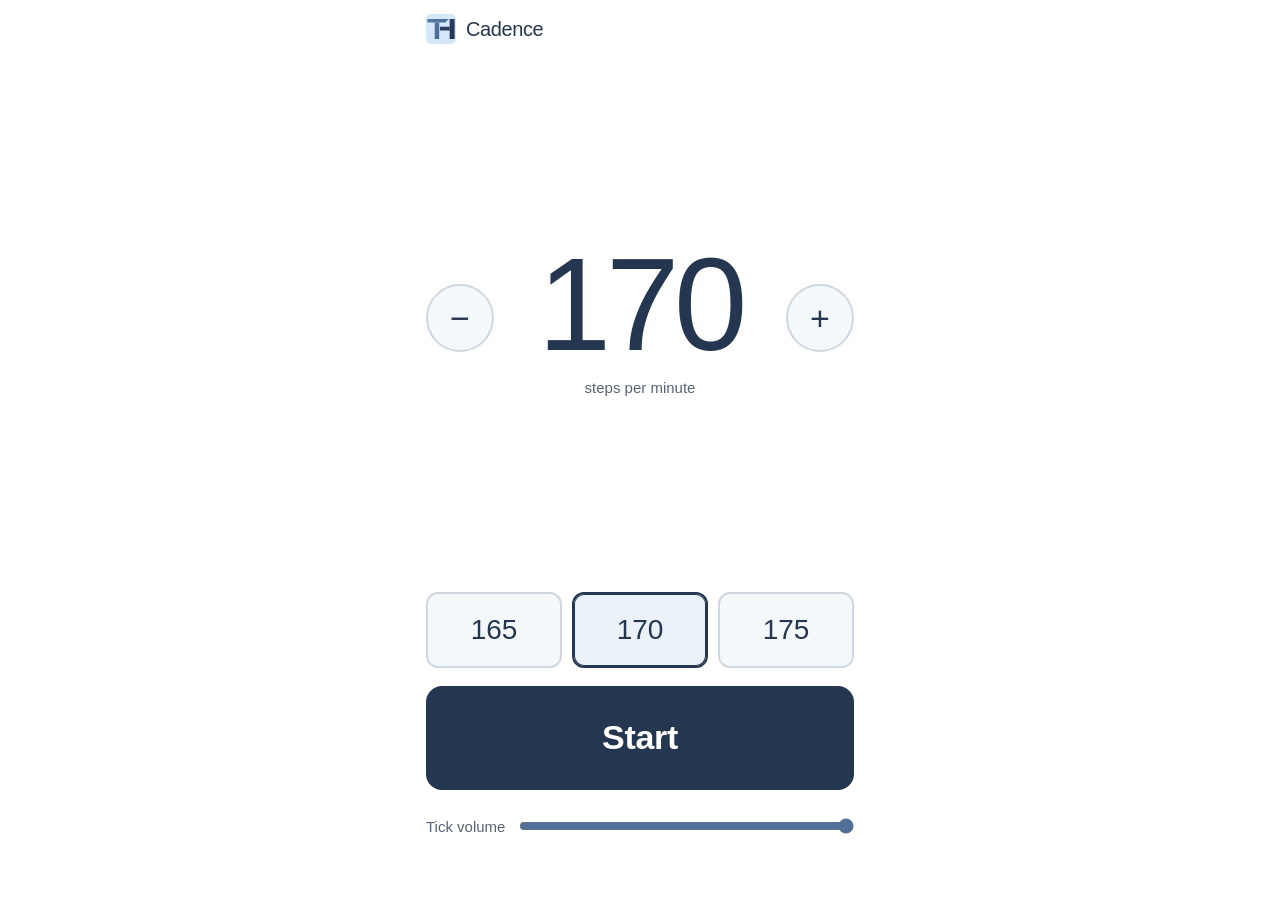
==== cadence/index.html @ fab1260d "Add Cadence, a running metronome for the iPhone A page at /cadence/ with presets for 165, 170 and 17" ====
<!doctype html>
<html lang="en">
<head>
  <meta charset="utf-8">
  <meta name="viewport" content="width=device-width, initial-scale=1, viewport-fit=cover">
  <meta name="robots" content="noindex">
  <meta name="color-scheme" content="light dark">
  <meta name="description" content="A running metronome with presets for 165, 170 and 175 steps per minute.">
  <meta name="theme-color" content="#ffffff" media="(prefers-color-scheme: light)">
  <meta name="theme-color" content="#121a27" media="(prefers-color-scheme: dark)">
  <meta name="mobile-web-app-capable" content="yes">
  <meta name="apple-mobile-web-app-capable" content="yes">
  <meta name="apple-mobile-web-app-title" content="Cadence">
  <meta name="apple-mobile-web-app-status-bar-style" content="default">
  <title>Cadence</title>
  <link rel="manifest" href="manifest.json">
  <link rel="icon" href="icon.svg" type="image/svg+xml" sizes="any">
  <link rel="apple-touch-icon" href="icon-180.png">
  <link rel="stylesheet" href="cadence.css">
  <script src="cadence.js" defer></script>
</head>
<body>
<main class="app">
  <header class="top">
    <img src="icon.svg" width="30" height="30" alt="">
    <h1>Cadence</h1>
  </header>

  <section class="dial" aria-label="Tempo">
    <button class="step" id="down" type="button" aria-label="One step per minute slower">&minus;</button>
    <div class="readout">
      <output id="spm" aria-live="polite">170</output>
      <span class="unit">steps per minute</span>
    </div>
    <button class="step" id="up" type="button" aria-label="One step per minute faster">+</button>
  </section>

  <div class="presets" id="presets" role="group" aria-label="Presets">
    <button type="button" data-spm="165" aria-pressed="false">165</button>
    <button type="button" data-spm="170" aria-pressed="false">170</button>
    <button type="button" data-spm="175" aria-pressed="false">175</button>
  </div>

  <button class="toggle" id="toggle" type="button" aria-pressed="false">Start</button>

  <label class="volume">
    <span>Tick volume</span>
    <input type="range" id="volume" min="10" max="100" step="5" value="100">
  </label>

  <p class="status" id="status" role="status"></p>

  <audio id="player" loop playsinline preload="auto"></audio>
</main>
</body>
</html>
---- cadence/cadence.css ----
/* Cadence. Shares the main site's palette. Large targets: it is used mid-run. */
:root {
  --bg: #ffffff;
  --surface: #f5f8fb;
  --ink: #253650;
  --blue: #516f97;
  --muted: #586475;
  --line: #cfd7e0;
  --tint: #eaf1f8;
  --stop: #9c3d33;
  --on-stop: #ffffff;
  --font: -apple-system, BlinkMacSystemFont, 'Segoe UI', Arial, sans-serif;
}
@media (prefers-color-scheme: dark) {
  :root {
    --bg: #121a27;
    --surface: #1a2434;
    --ink: #e7ecf3;
    --blue: #a3bfe2;
    --muted: #a5b0c0;
    --line: #3a4960;
    --tint: #223046;
    --stop: #f0a59b;
    --on-stop: #2a1512;
  }
}
* { box-sizing: border-box; }
html { color-scheme: light dark; -webkit-text-size-adjust: 100%; }
body { margin: 0; background: var(--bg); color: var(--ink); font: 16px/1.4 var(--font); -webkit-font-smoothing: antialiased; }
h1, p { margin: 0; }
button, input { font: inherit; color: inherit; }
button { touch-action: manipulation; -webkit-tap-highlight-color: transparent; -webkit-user-select: none; user-select: none; cursor: pointer; }
button:focus-visible, input:focus-visible { outline: 3px solid var(--blue); outline-offset: 3px; }

.app {
  display: flex; flex-direction: column; gap: 18px;
  width: min(460px, 100%); min-height: 100vh; min-height: 100dvh; margin-inline: auto;
  padding: calc(14px + env(safe-area-inset-top)) calc(16px + env(safe-area-inset-right)) calc(18px + env(safe-area-inset-bottom)) calc(16px + env(safe-area-inset-left));
}

.top { display: flex; align-items: center; gap: 10px; }
.top img { display: block; border-radius: 5px; }
h1 { font-size: 20px; font-weight: 500; letter-spacing: -.4px; }

/* Tempo readout with the fine-adjust buttons either side */
.dial { flex: 1 1 auto; display: flex; align-items: center; justify-content: space-between; gap: 8px; min-height: 170px; }
.readout { display: flex; flex-direction: column; align-items: center; min-width: 0; }
#spm { font-size: clamp(84px, 29vw, 132px); line-height: 1; font-weight: 500; letter-spacing: -.04em; font-variant-numeric: tabular-nums; }
.unit { margin-top: 6px; color: var(--muted); font-size: 15px; }
.step { flex: none; width: 68px; height: 68px; border: 2px solid var(--line); border-radius: 50%; background: var(--surface); font-size: 34px; line-height: 1; font-weight: 400; }
.step:active { background: var(--tint); border-color: var(--blue); }
.step:disabled { opacity: .35; cursor: default; }

.presets { display: grid; grid-template-columns: repeat(3, 1fr); gap: 10px; }
.presets button { height: 76px; border: 2px solid var(--line); border-radius: 12px; background: var(--surface); font-size: 28px; font-weight: 500; font-variant-numeric: tabular-nums; }
.presets button:active { background: var(--tint); }
.presets button[aria-pressed="true"] { border-color: var(--ink); background: var(--tint); box-shadow: inset 0 0 0 1px var(--ink); }

.toggle { height: 104px; border: 0; border-radius: 16px; background: var(--ink); color: var(--bg); font-size: 34px; font-weight: 600; letter-spacing: -.3px; }
.toggle:active { opacity: .85; }
.toggle[aria-pressed="true"] { background: var(--stop); color: var(--on-stop); }

.volume { display: flex; align-items: center; gap: 14px; color: var(--muted); font-size: 15px; }
.volume span { flex: none; }
.volume input { flex: 1; min-width: 0; height: 36px; margin: 0; accent-color: var(--blue); }

.status { min-height: 20px; color: var(--stop); font-size: 14px; text-align: center; }

@media (max-height: 600px) {
  .app { gap: 12px; }
  .dial { min-height: 120px; }
  .presets button { height: 60px; }
  .toggle { height: 80px; }
}
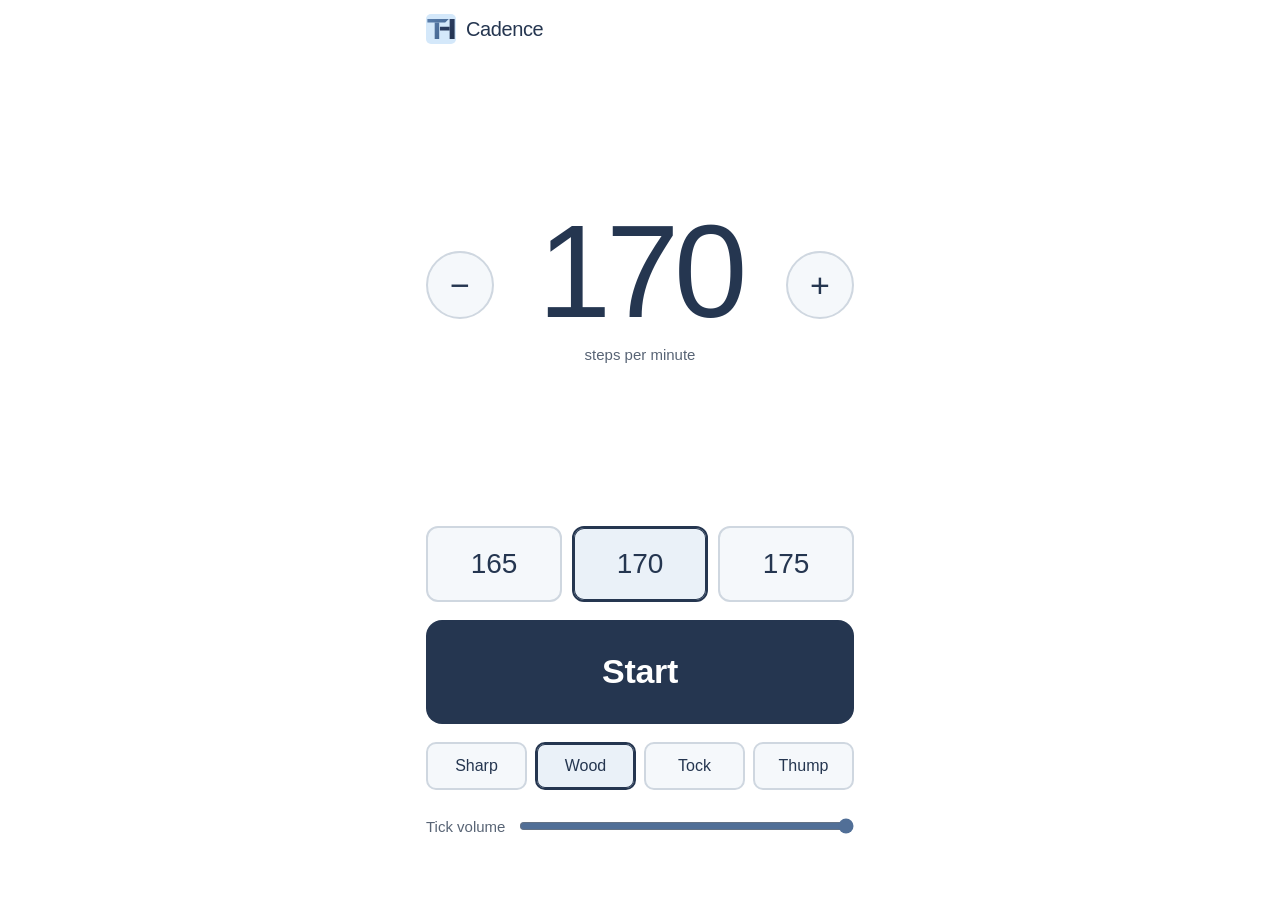
==== commit 89e6dc7f: "Cadence: add a choice of four tick sounds Sharp (the original), Wood, Tock and Thump, from bright to" ====
--- a/cadence/index.html
+++ b/cadence/index.html
@@ -43,6 +43,13 @@
 
   <button class="toggle" id="toggle" type="button" aria-pressed="false">Start</button>
 
+  <div class="sounds" id="sounds" role="group" aria-label="Tick sound">
+    <button type="button" data-sound="sharp" aria-pressed="false">Sharp</button>
+    <button type="button" data-sound="wood" aria-pressed="false">Wood</button>
+    <button type="button" data-sound="tock" aria-pressed="false">Tock</button>
+    <button type="button" data-sound="thump" aria-pressed="false">Thump</button>
+  </div>
+
   <label class="volume">
     <span>Tick volume</span>
     <input type="range" id="volume" min="10" max="100" step="5" value="100">
--- a/cadence/cadence.css
+++ b/cadence/cadence.css
@@ -60,6 +60,11 @@
 .toggle:active { opacity: .85; }
 .toggle[aria-pressed="true"] { background: var(--stop); color: var(--on-stop); }
 
+.sounds { display: grid; grid-template-columns: repeat(4, 1fr); gap: 8px; }
+.sounds button { height: 48px; padding: 0; border: 2px solid var(--line); border-radius: 10px; background: var(--surface); font-size: 16px; font-weight: 500; }
+.sounds button:active { background: var(--tint); }
+.sounds button[aria-pressed="true"] { border-color: var(--ink); background: var(--tint); box-shadow: inset 0 0 0 1px var(--ink); }
+
 .volume { display: flex; align-items: center; gap: 14px; color: var(--muted); font-size: 15px; }
 .volume span { flex: none; }
 .volume input { flex: 1; min-width: 0; height: 36px; margin: 0; accent-color: var(--blue); }
@@ -71,4 +76,5 @@
   .dial { min-height: 120px; }
   .presets button { height: 60px; }
   .toggle { height: 80px; }
+  .sounds button { height: 42px; }
 }
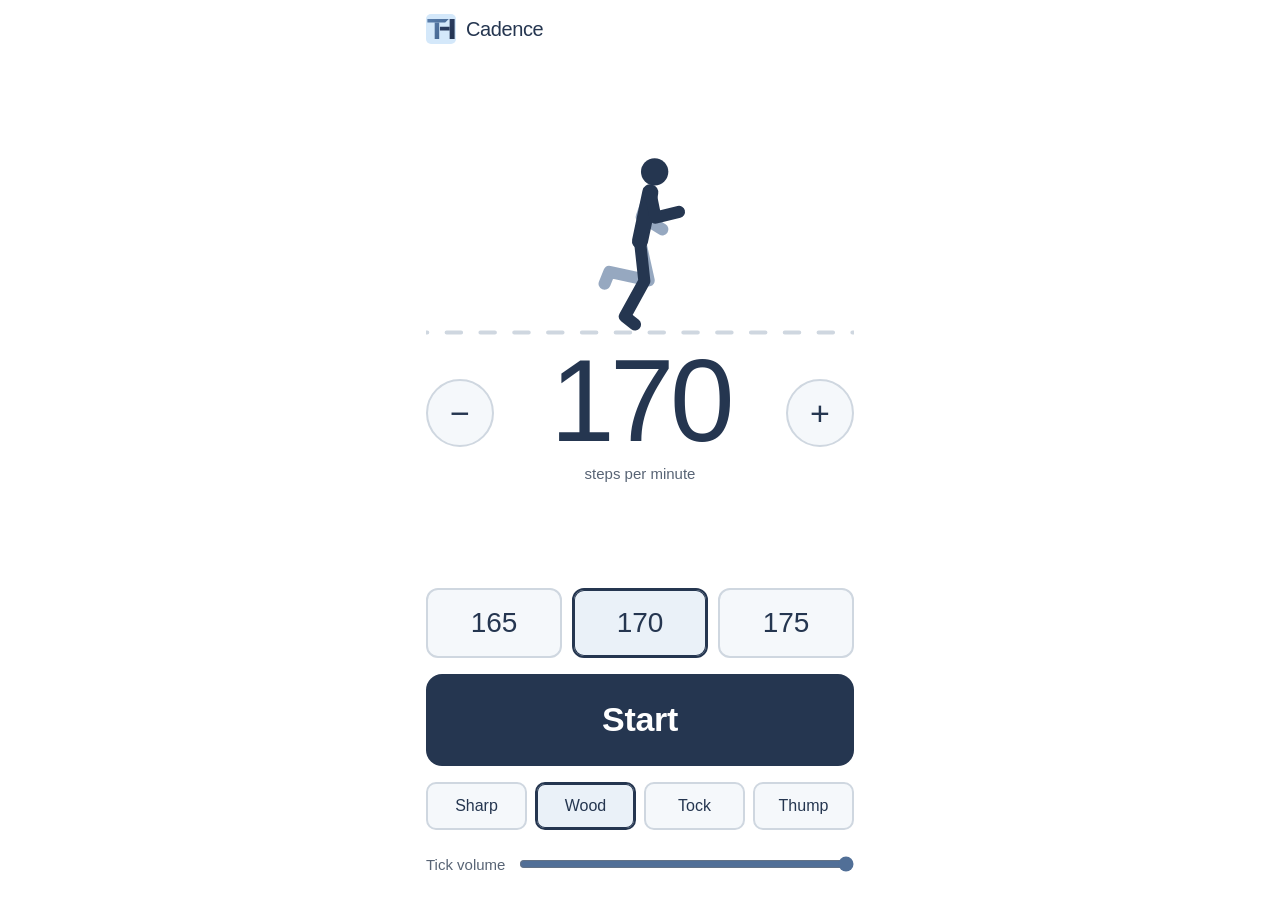
==== commit 65cbe3cf: "Cadence: add a runner in step with the ticks; widen the volume slider A drawn runner above the tempo" ====
--- a/cadence/index.html
+++ b/cadence/index.html
@@ -26,14 +26,26 @@
     <h1>Cadence</h1>
   </header>
 
-  <section class="dial" aria-label="Tempo">
-    <button class="step" id="down" type="button" aria-label="One step per minute slower">&minus;</button>
-    <div class="readout">
-      <output id="spm" aria-live="polite">170</output>
-      <span class="unit">steps per minute</span>
-    </div>
-    <button class="step" id="up" type="button" aria-label="One step per minute faster">+</button>
-  </section>
+  <div class="stage">
+    <svg class="runner" viewBox="0 0 160 118" aria-hidden="true" focusable="false">
+      <line class="ground" id="ground" x1="-420" y1="114" x2="580" y2="114"/>
+      <polyline class="limb far" id="arm-far"/>
+      <polyline class="limb far" id="leg-far"/>
+      <polyline class="limb body" id="torso"/>
+      <circle class="head" id="head" r="8.5"/>
+      <polyline class="limb" id="leg-near"/>
+      <polyline class="limb" id="arm-near"/>
+    </svg>
+
+    <section class="dial" aria-label="Tempo">
+      <button class="step" id="down" type="button" aria-label="One step per minute slower">&minus;</button>
+      <div class="readout">
+        <output id="spm" aria-live="polite">170</output>
+        <span class="unit">steps per minute</span>
+      </div>
+      <button class="step" id="up" type="button" aria-label="One step per minute faster">+</button>
+    </section>
+  </div>
 
   <div class="presets" id="presets" role="group" aria-label="Presets">
     <button type="button" data-spm="165" aria-pressed="false">165</button>
@@ -52,7 +64,7 @@
 
   <label class="volume">
     <span>Tick volume</span>
-    <input type="range" id="volume" min="10" max="100" step="5" value="100">
+    <input type="range" id="volume" min="0" max="100" step="5" value="100">
   </label>
 
   <p class="status" id="status" role="status"></p>
--- a/cadence/cadence.css
+++ b/cadence/cadence.css
@@ -33,7 +33,7 @@
 button:focus-visible, input:focus-visible { outline: 3px solid var(--blue); outline-offset: 3px; }
 
 .app {
-  display: flex; flex-direction: column; gap: 18px;
+  display: flex; flex-direction: column; gap: 16px;
   width: min(460px, 100%); min-height: 100vh; min-height: 100dvh; margin-inline: auto;
   padding: calc(14px + env(safe-area-inset-top)) calc(16px + env(safe-area-inset-right)) calc(18px + env(safe-area-inset-bottom)) calc(16px + env(safe-area-inset-left));
 }
@@ -42,21 +42,28 @@
 .top img { display: block; border-radius: 5px; }
 h1 { font-size: 20px; font-weight: 500; letter-spacing: -.4px; }
 
-/* Tempo readout with the fine-adjust buttons either side */
-.dial { flex: 1 1 auto; display: flex; align-items: center; justify-content: space-between; gap: 8px; min-height: 170px; }
+/* The runner, then the tempo readout with the fine-adjust buttons either side */
+.stage { flex: 1 1 auto; display: flex; flex-direction: column; justify-content: center; gap: 4px; min-height: 0; }
+.runner { flex: 1 1 100px; display: block; width: 100%; min-height: 84px; max-height: 190px; }
+.runner .limb { fill: none; stroke: var(--ink); stroke-width: 7.5; stroke-linecap: round; stroke-linejoin: round; }
+.runner .body { stroke-width: 10; }
+.runner .far { stroke: var(--blue); opacity: .6; }
+.runner .head { fill: var(--ink); }
+.runner .ground { stroke: var(--line); stroke-width: 2.5; stroke-linecap: round; stroke-dasharray: 9 12; }
+.dial { flex: none; display: flex; align-items: center; justify-content: space-between; gap: 8px; }
 .readout { display: flex; flex-direction: column; align-items: center; min-width: 0; }
-#spm { font-size: clamp(84px, 29vw, 132px); line-height: 1; font-weight: 500; letter-spacing: -.04em; font-variant-numeric: tabular-nums; }
-.unit { margin-top: 6px; color: var(--muted); font-size: 15px; }
+#spm { font-size: clamp(76px, 25vw, 116px); line-height: 1; font-weight: 500; letter-spacing: -.04em; font-variant-numeric: tabular-nums; }
+.unit { margin-top: 4px; color: var(--muted); font-size: 15px; }
 .step { flex: none; width: 68px; height: 68px; border: 2px solid var(--line); border-radius: 50%; background: var(--surface); font-size: 34px; line-height: 1; font-weight: 400; }
 .step:active { background: var(--tint); border-color: var(--blue); }
 .step:disabled { opacity: .35; cursor: default; }
 
 .presets { display: grid; grid-template-columns: repeat(3, 1fr); gap: 10px; }
-.presets button { height: 76px; border: 2px solid var(--line); border-radius: 12px; background: var(--surface); font-size: 28px; font-weight: 500; font-variant-numeric: tabular-nums; }
+.presets button { height: 70px; border: 2px solid var(--line); border-radius: 12px; background: var(--surface); font-size: 28px; font-weight: 500; font-variant-numeric: tabular-nums; }
 .presets button:active { background: var(--tint); }
 .presets button[aria-pressed="true"] { border-color: var(--ink); background: var(--tint); box-shadow: inset 0 0 0 1px var(--ink); }
 
-.toggle { height: 104px; border: 0; border-radius: 16px; background: var(--ink); color: var(--bg); font-size: 34px; font-weight: 600; letter-spacing: -.3px; }
+.toggle { height: 92px; border: 0; border-radius: 16px; background: var(--ink); color: var(--bg); font-size: 34px; font-weight: 600; letter-spacing: -.3px; }
 .toggle:active { opacity: .85; }
 .toggle[aria-pressed="true"] { background: var(--stop); color: var(--on-stop); }
 
@@ -69,11 +76,12 @@
 .volume span { flex: none; }
 .volume input { flex: 1; min-width: 0; height: 36px; margin: 0; accent-color: var(--blue); }
 
-.status { min-height: 20px; color: var(--stop); font-size: 14px; text-align: center; }
+.status:empty { display: none; }
+.status { color: var(--stop); font-size: 14px; text-align: center; }
 
 @media (max-height: 600px) {
   .app { gap: 12px; }
-  .dial { min-height: 120px; }
+  .runner { min-height: 64px; }
   .presets button { height: 60px; }
   .toggle { height: 80px; }
   .sounds button { height: 42px; }
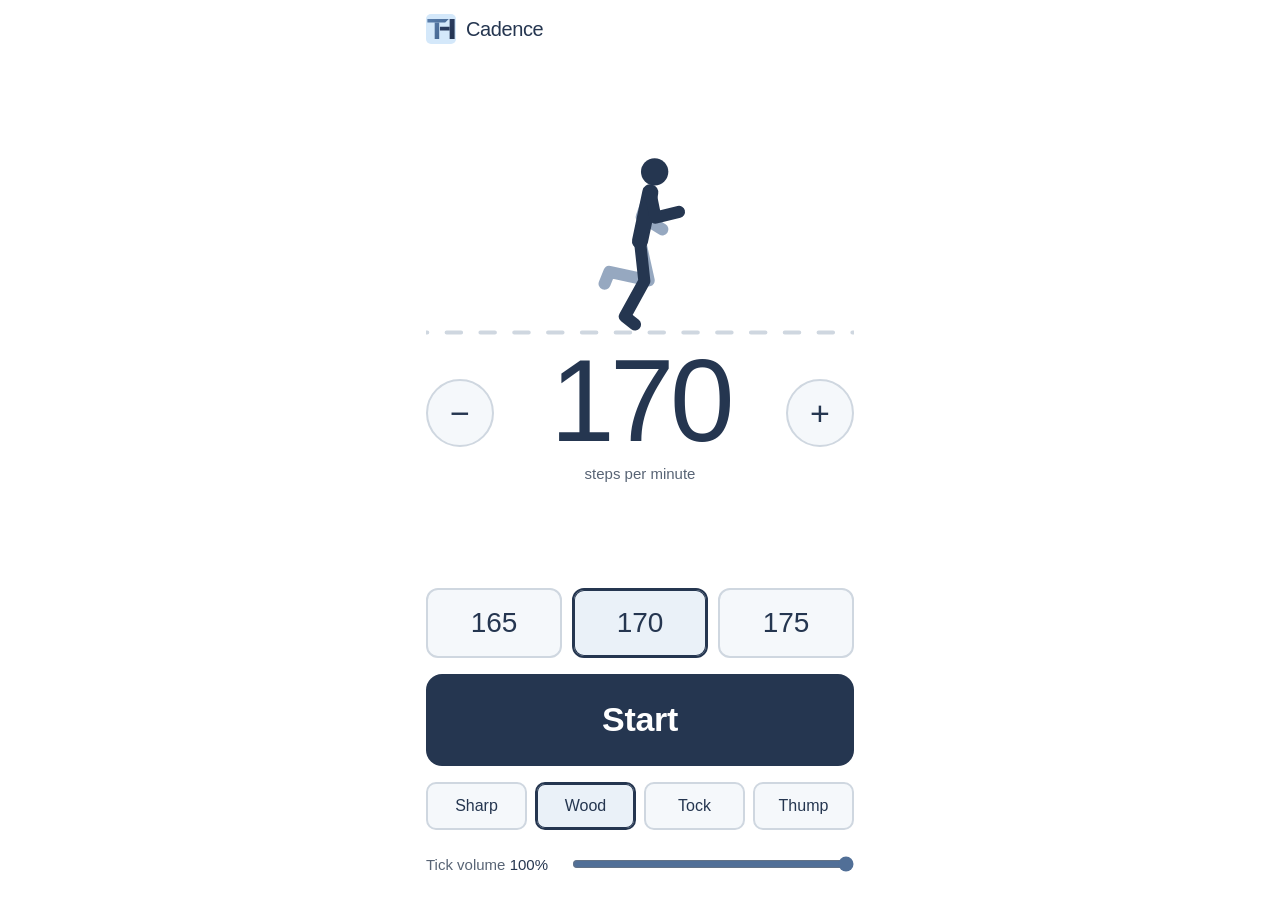
==== commit 2c3b6ad8: "Cadence: read the volume slider as it moves and show its value The level was only read on the slider" ====
--- a/cadence/index.html
+++ b/cadence/index.html
@@ -63,7 +63,7 @@
   </div>
 
   <label class="volume">
-    <span>Tick volume</span>
+    <span>Tick volume <output id="volume-value">100%</output></span>
     <input type="range" id="volume" min="0" max="100" step="5" value="100">
   </label>
 
--- a/cadence/cadence.css
+++ b/cadence/cadence.css
@@ -74,6 +74,7 @@
 
 .volume { display: flex; align-items: center; gap: 14px; color: var(--muted); font-size: 15px; }
 .volume span { flex: none; }
+.volume output { display: inline-block; min-width: 3.2em; color: var(--ink); font-variant-numeric: tabular-nums; }
 .volume input { flex: 1; min-width: 0; height: 36px; margin: 0; accent-color: var(--blue); }
 
 .status:empty { display: none; }
